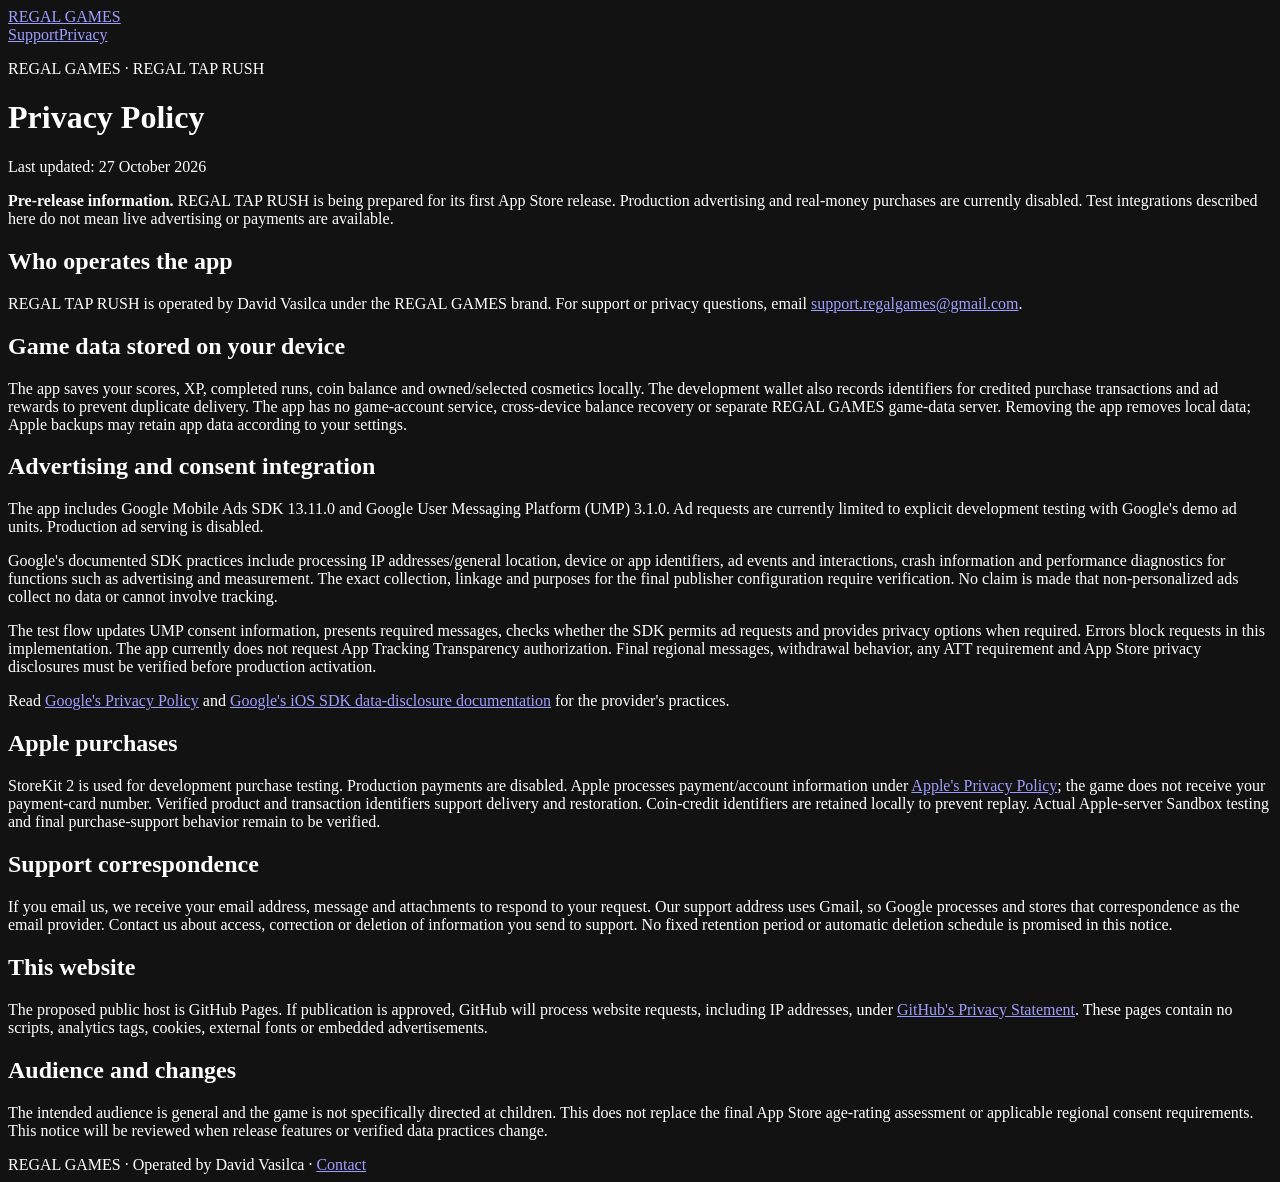
==== privacy.html @ 4dd207c5 "Publish approved documentation: privacy.html" ====
<!doctype html><html lang="en"><head><meta charset="utf-8"><meta name="viewport" content="width=device-width,initial-scale=1"><meta name="color-scheme" content="dark"><title>Privacy Policy | REGAL GAMES</title><link rel="stylesheet" href="style.css"></head><body><header><a class="brand" href="index.html">REGAL GAMES</a><nav aria-label="Main"><a href="index.html">Support</a><a href="privacy.html">Privacy</a></nav></header><main><p class="eyebrow">REGAL GAMES · REGAL TAP RUSH</p><h1>Privacy Policy</h1><p class="muted">Last updated: 27 October 2026</p><aside class="notice"><strong>Pre-release information.</strong> REGAL TAP RUSH is being prepared for its first App Store release. Production advertising and real-money purchases are currently disabled. Test integrations described here do not mean live advertising or payments are available.</aside><h2>Who operates the app</h2><p>REGAL TAP RUSH is operated by David Vasilca under the REGAL GAMES brand. For support or privacy questions, email <a href="mailto:support.regalgames@gmail.com">support.regalgames@gmail.com</a>.</p><h2>Game data stored on your device</h2><p>The app saves your scores, XP, completed runs, coin balance and owned/selected cosmetics locally. The development wallet also records identifiers for credited purchase transactions and ad rewards to prevent duplicate delivery. The app has no game-account service, cross-device balance recovery or separate REGAL GAMES game-data server. Removing the app removes local data; Apple backups may retain app data according to your settings.</p><h2>Advertising and consent integration</h2><p>The app includes Google Mobile Ads SDK 13.11.0 and Google User Messaging Platform (UMP) 3.1.0. Ad requests are currently limited to explicit development testing with Google's demo ad units. Production ad serving is disabled.</p><p>Google's documented SDK practices include processing IP addresses/general location, device or app identifiers, ad events and interactions, crash information and performance diagnostics for functions such as advertising and measurement. The exact collection, linkage and purposes for the final publisher configuration require verification. No claim is made that non-personalized ads collect no data or cannot involve tracking.</p><p>The test flow updates UMP consent information, presents required messages, checks whether the SDK permits ad requests and provides privacy options when required. Errors block requests in this implementation. The app currently does not request App Tracking Transparency authorization. Final regional messages, withdrawal behavior, any ATT requirement and App Store privacy disclosures must be verified before production activation.</p><p>Read <a href="https://policies.google.com/privacy">Google's Privacy Policy</a> and <a href="https://developers.google.com/admob/ios/privacy/data-disclosure">Google's iOS SDK data-disclosure documentation</a> for the provider's practices.</p><h2>Apple purchases</h2><p>StoreKit 2 is used for development purchase testing. Production payments are disabled. Apple processes payment/account information under <a href="https://www.apple.com/legal/privacy/">Apple's Privacy Policy</a>; the game does not receive your payment-card number. Verified product and transaction identifiers support delivery and restoration. Coin-credit identifiers are retained locally to prevent replay. Actual Apple-server Sandbox testing and final purchase-support behavior remain to be verified.</p><h2>Support correspondence</h2><p>If you email us, we receive your email address, message and attachments to respond to your request. Our support address uses Gmail, so Google processes and stores that correspondence as the email provider. Contact us about access, correction or deletion of information you send to support. No fixed retention period or automatic deletion schedule is promised in this notice.</p><h2>This website</h2><p>The proposed public host is GitHub Pages. If publication is approved, GitHub will process website requests, including IP addresses, under <a href="https://docs.github.com/en/site-policy/privacy-policies/github-general-privacy-statement">GitHub's Privacy Statement</a>. These pages contain no scripts, analytics tags, cookies, external fonts or embedded advertisements.</p><h2>Audience and changes</h2><p>The intended audience is general and the game is not specifically directed at children. This does not replace the final App Store age-rating assessment or applicable regional consent requirements. This notice will be reviewed when release features or verified data practices change.</p></main><footer>REGAL GAMES · Operated by David Vasilca · <a href="mailto:support.regalgames@gmail.com">Contact</a></footer></body></html>
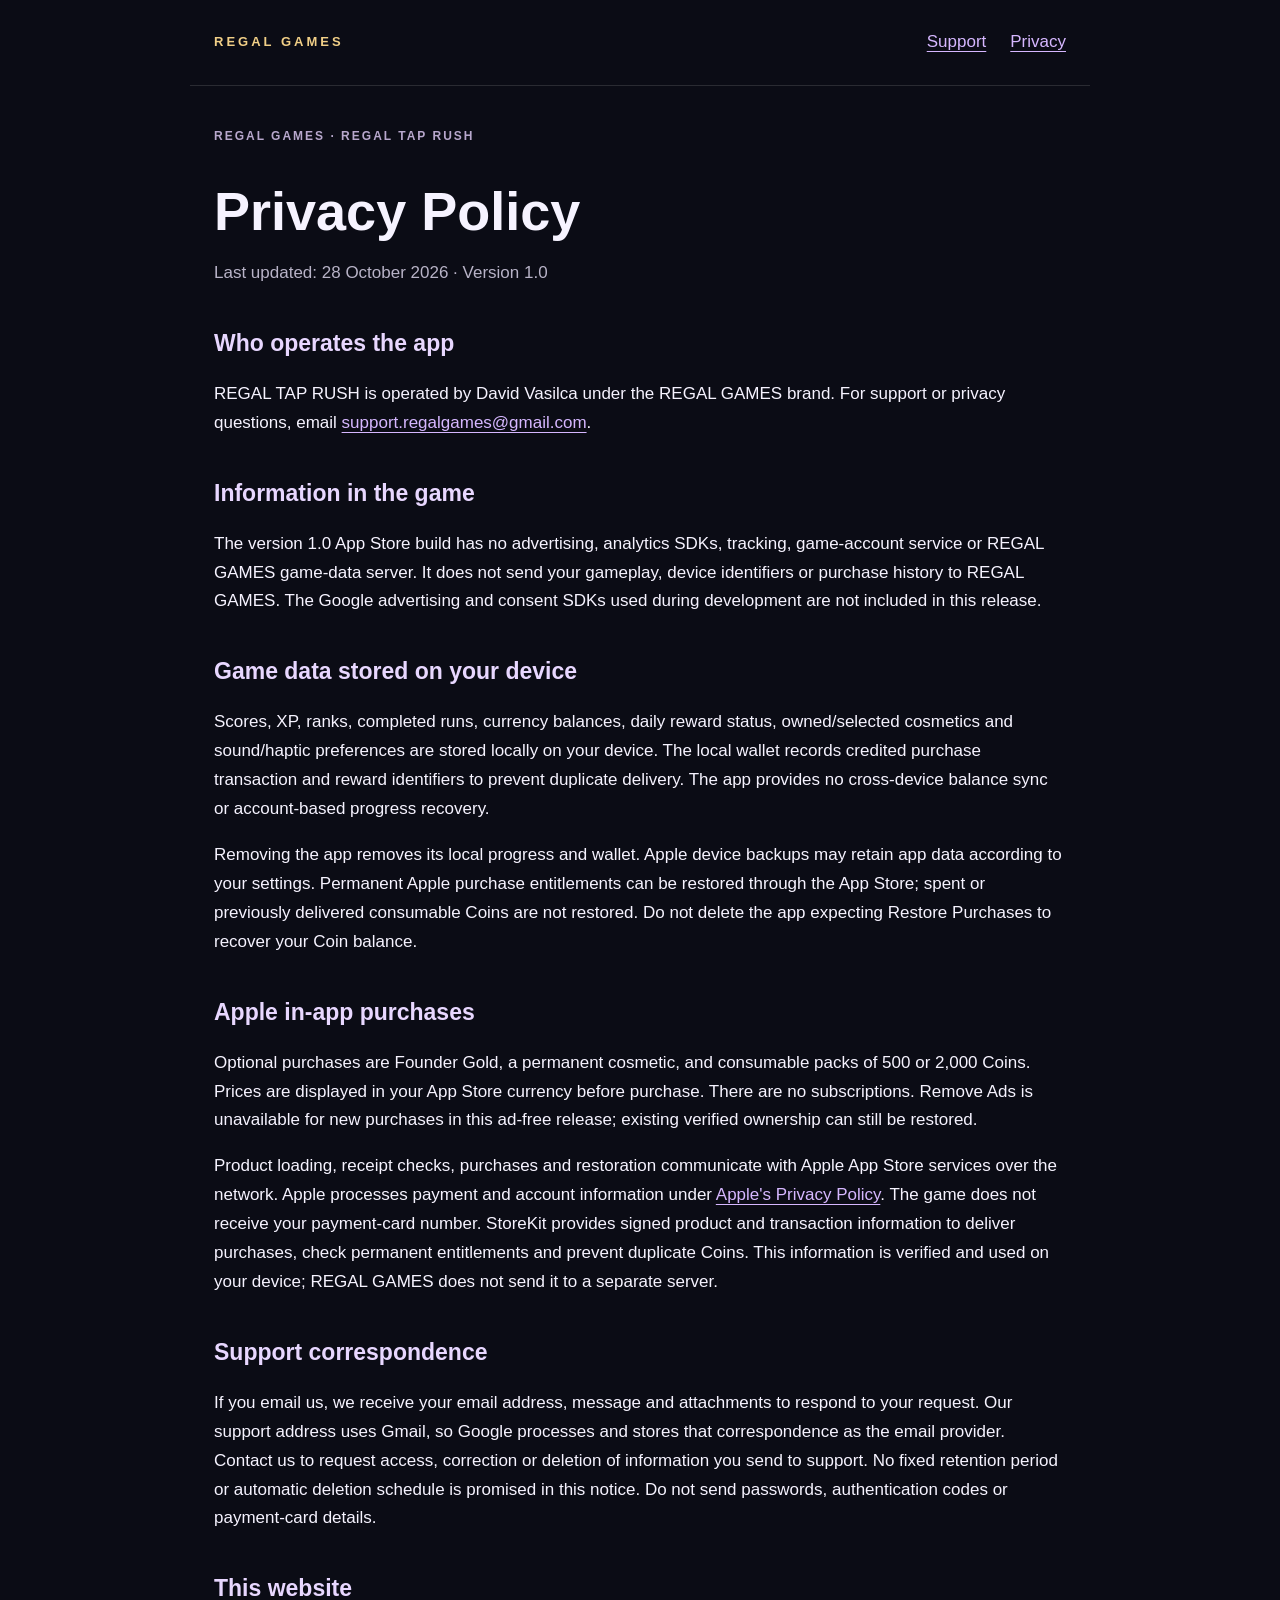
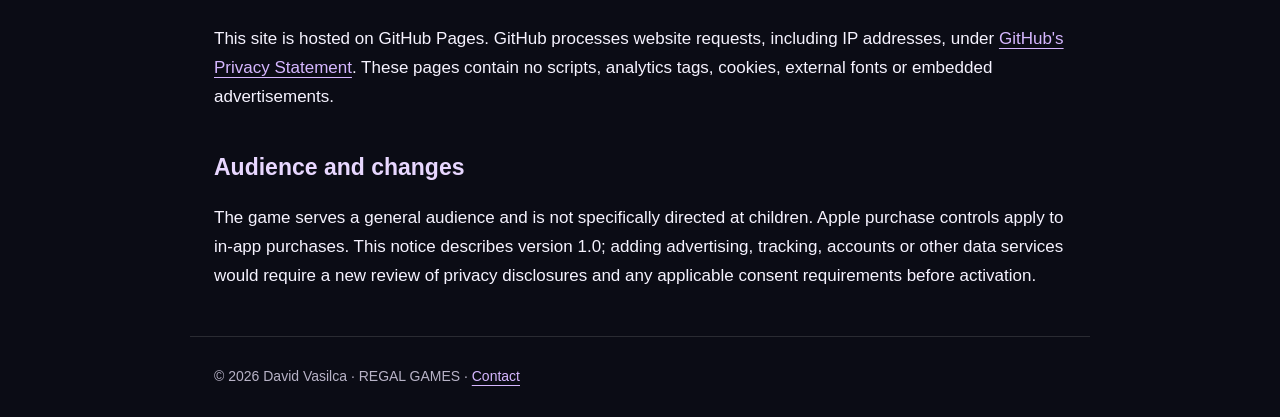
==== commit 638c022b: "Publish verified IAP-only release privacy policy" ====
--- a/privacy.html
+++ b/privacy.html
@@ -1 +1,8 @@
-<!doctype html><html lang="en"><head><meta charset="utf-8"><meta name="viewport" content="width=device-width,initial-scale=1"><meta name="color-scheme" content="dark"><title>Privacy Policy | REGAL GAMES</title><link rel="stylesheet" href="style.css"></head><body><header><a class="brand" href="index.html">REGAL GAMES</a><nav aria-label="Main"><a href="index.html">Support</a><a href="privacy.html">Privacy</a></nav></header><main><p class="eyebrow">REGAL GAMES · REGAL TAP RUSH</p><h1>Privacy Policy</h1><p class="muted">Last updated: 27 October 2026</p><aside class="notice"><strong>Pre-release information.</strong> REGAL TAP RUSH is being prepared for its first App Store release. Production advertising and real-money purchases are currently disabled. Test integrations described here do not mean live advertising or payments are available.</aside><h2>Who operates the app</h2><p>REGAL TAP RUSH is operated by David Vasilca under the REGAL GAMES brand. For support or privacy questions, email <a href="mailto:support.regalgames@gmail.com">support.regalgames@gmail.com</a>.</p><h2>Game data stored on your device</h2><p>The app saves your scores, XP, completed runs, coin balance and owned/selected cosmetics locally. The development wallet also records identifiers for credited purchase transactions and ad rewards to prevent duplicate delivery. The app has no game-account service, cross-device balance recovery or separate REGAL GAMES game-data server. Removing the app removes local data; Apple backups may retain app data according to your settings.</p><h2>Advertising and consent integration</h2><p>The app includes Google Mobile Ads SDK 13.11.0 and Google User Messaging Platform (UMP) 3.1.0. Ad requests are currently limited to explicit development testing with Google's demo ad units. Production ad serving is disabled.</p><p>Google's documented SDK practices include processing IP addresses/general location, device or app identifiers, ad events and interactions, crash information and performance diagnostics for functions such as advertising and measurement. The exact collection, linkage and purposes for the final publisher configuration require verification. No claim is made that non-personalized ads collect no data or cannot involve tracking.</p><p>The test flow updates UMP consent information, presents required messages, checks whether the SDK permits ad requests and provides privacy options when required. Errors block requests in this implementation. The app currently does not request App Tracking Transparency authorization. Final regional messages, withdrawal behavior, any ATT requirement and App Store privacy disclosures must be verified before production activation.</p><p>Read <a href="https://policies.google.com/privacy">Google's Privacy Policy</a> and <a href="https://developers.google.com/admob/ios/privacy/data-disclosure">Google's iOS SDK data-disclosure documentation</a> for the provider's practices.</p><h2>Apple purchases</h2><p>StoreKit 2 is used for development purchase testing. Production payments are disabled. Apple processes payment/account information under <a href="https://www.apple.com/legal/privacy/">Apple's Privacy Policy</a>; the game does not receive your payment-card number. Verified product and transaction identifiers support delivery and restoration. Coin-credit identifiers are retained locally to prevent replay. Actual Apple-server Sandbox testing and final purchase-support behavior remain to be verified.</p><h2>Support correspondence</h2><p>If you email us, we receive your email address, message and attachments to respond to your request. Our support address uses Gmail, so Google processes and stores that correspondence as the email provider. Contact us about access, correction or deletion of information you send to support. No fixed retention period or automatic deletion schedule is promised in this notice.</p><h2>This website</h2><p>The proposed public host is GitHub Pages. If publication is approved, GitHub will process website requests, including IP addresses, under <a href="https://docs.github.com/en/site-policy/privacy-policies/github-general-privacy-statement">GitHub's Privacy Statement</a>. These pages contain no scripts, analytics tags, cookies, external fonts or embedded advertisements.</p><h2>Audience and changes</h2><p>The intended audience is general and the game is not specifically directed at children. This does not replace the final App Store age-rating assessment or applicable regional consent requirements. This notice will be reviewed when release features or verified data practices change.</p></main><footer>REGAL GAMES · Operated by David Vasilca · <a href="mailto:support.regalgames@gmail.com">Contact</a></footer></body></html>
+<!doctype html><html lang="en"><head><meta charset="utf-8"><meta name="viewport" content="width=device-width,initial-scale=1"><meta name="color-scheme" content="dark"><title>Privacy Policy | REGAL GAMES</title><link rel="stylesheet" href="style.css"></head><body><header><a class="brand" href="index.html">REGAL GAMES</a><nav aria-label="Main"><a href="index.html">Support</a><a href="privacy.html">Privacy</a></nav></header><main><p class="eyebrow">REGAL GAMES · REGAL TAP RUSH</p><h1>Privacy Policy</h1><p class="muted">Last updated: 28 October 2026 · Version 1.0</p>
+<h2>Who operates the app</h2><p>REGAL TAP RUSH is operated by David Vasilca under the REGAL GAMES brand. For support or privacy questions, email <a href="mailto:support.regalgames@gmail.com">support.regalgames@gmail.com</a>.</p>
+<h2>Information in the game</h2><p>The version 1.0 App Store build has no advertising, analytics SDKs, tracking, game-account service or REGAL GAMES game-data server. It does not send your gameplay, device identifiers or purchase history to REGAL GAMES. The Google advertising and consent SDKs used during development are not included in this release.</p>
+<h2>Game data stored on your device</h2><p>Scores, XP, ranks, completed runs, currency balances, daily reward status, owned/selected cosmetics and sound/haptic preferences are stored locally on your device. The local wallet records credited purchase transaction and reward identifiers to prevent duplicate delivery. The app provides no cross-device balance sync or account-based progress recovery.</p><p>Removing the app removes its local progress and wallet. Apple device backups may retain app data according to your settings. Permanent Apple purchase entitlements can be restored through the App Store; spent or previously delivered consumable Coins are not restored. Do not delete the app expecting Restore Purchases to recover your Coin balance.</p>
+<h2>Apple in-app purchases</h2><p>Optional purchases are Founder Gold, a permanent cosmetic, and consumable packs of 500 or 2,000 Coins. Prices are displayed in your App Store currency before purchase. There are no subscriptions. Remove Ads is unavailable for new purchases in this ad-free release; existing verified ownership can still be restored.</p><p>Product loading, receipt checks, purchases and restoration communicate with Apple App Store services over the network. Apple processes payment and account information under <a href="https://www.apple.com/legal/privacy/">Apple's Privacy Policy</a>. The game does not receive your payment-card number. StoreKit provides signed product and transaction information to deliver purchases, check permanent entitlements and prevent duplicate Coins. This information is verified and used on your device; REGAL GAMES does not send it to a separate server.</p>
+<h2>Support correspondence</h2><p>If you email us, we receive your email address, message and attachments to respond to your request. Our support address uses Gmail, so Google processes and stores that correspondence as the email provider. Contact us to request access, correction or deletion of information you send to support. No fixed retention period or automatic deletion schedule is promised in this notice. Do not send passwords, authentication codes or payment-card details.</p>
+<h2>This website</h2><p>This site is hosted on GitHub Pages. GitHub processes website requests, including IP addresses, under <a href="https://docs.github.com/en/site-policy/privacy-policies/github-general-privacy-statement">GitHub's Privacy Statement</a>. These pages contain no scripts, analytics tags, cookies, external fonts or embedded advertisements.</p>
+<h2>Audience and changes</h2><p>The game serves a general audience and is not specifically directed at children. Apple purchase controls apply to in-app purchases. This notice describes version 1.0; adding advertising, tracking, accounts or other data services would require a new review of privacy disclosures and any applicable consent requirements before activation.</p></main><footer>© 2026 David Vasilca · REGAL GAMES · <a href="mailto:support.regalgames@gmail.com">Contact</a></footer></body></html>
--- a/style.css
+++ b/style.css
@@ -0,0 +1 @@
+*{box-sizing:border-box}body{margin:0;background:#0b0c15;color:#f6f3ff;font:17px/1.7 -apple-system,BlinkMacSystemFont,"Segoe UI",sans-serif}main,header,footer{max-width:900px;margin:auto;padding:28px 24px}header{display:flex;align-items:center;justify-content:space-between;border-bottom:1px solid #ffffff20}nav{display:flex;gap:24px}a{color:#d6b7ff;text-underline-offset:4px}a:focus-visible{outline:3px solid #ffd37c;outline-offset:6px}.brand{font-size:13px;font-weight:800;letter-spacing:3px;color:#f1cf87;text-decoration:none}h1{font-size:clamp(34px,7vw,54px);line-height:1.1;margin-bottom:16px}h2{font-size:23px;margin:36px 0 10px;color:#e8d7ff}.eyebrow{font-size:12px;font-weight:700;letter-spacing:2px;color:#b8a8cd}.notice{padding:18px 22px;background:#ffffff07;border:1px solid #ffffff20;border-radius:12px}.muted,footer{color:#b8b3c7}footer{border-top:1px solid #ffffff20;font-size:14px}li{padding:4px 0}@media(max-width:540px){header{align-items:flex-start;gap:18px;flex-direction:column}}
